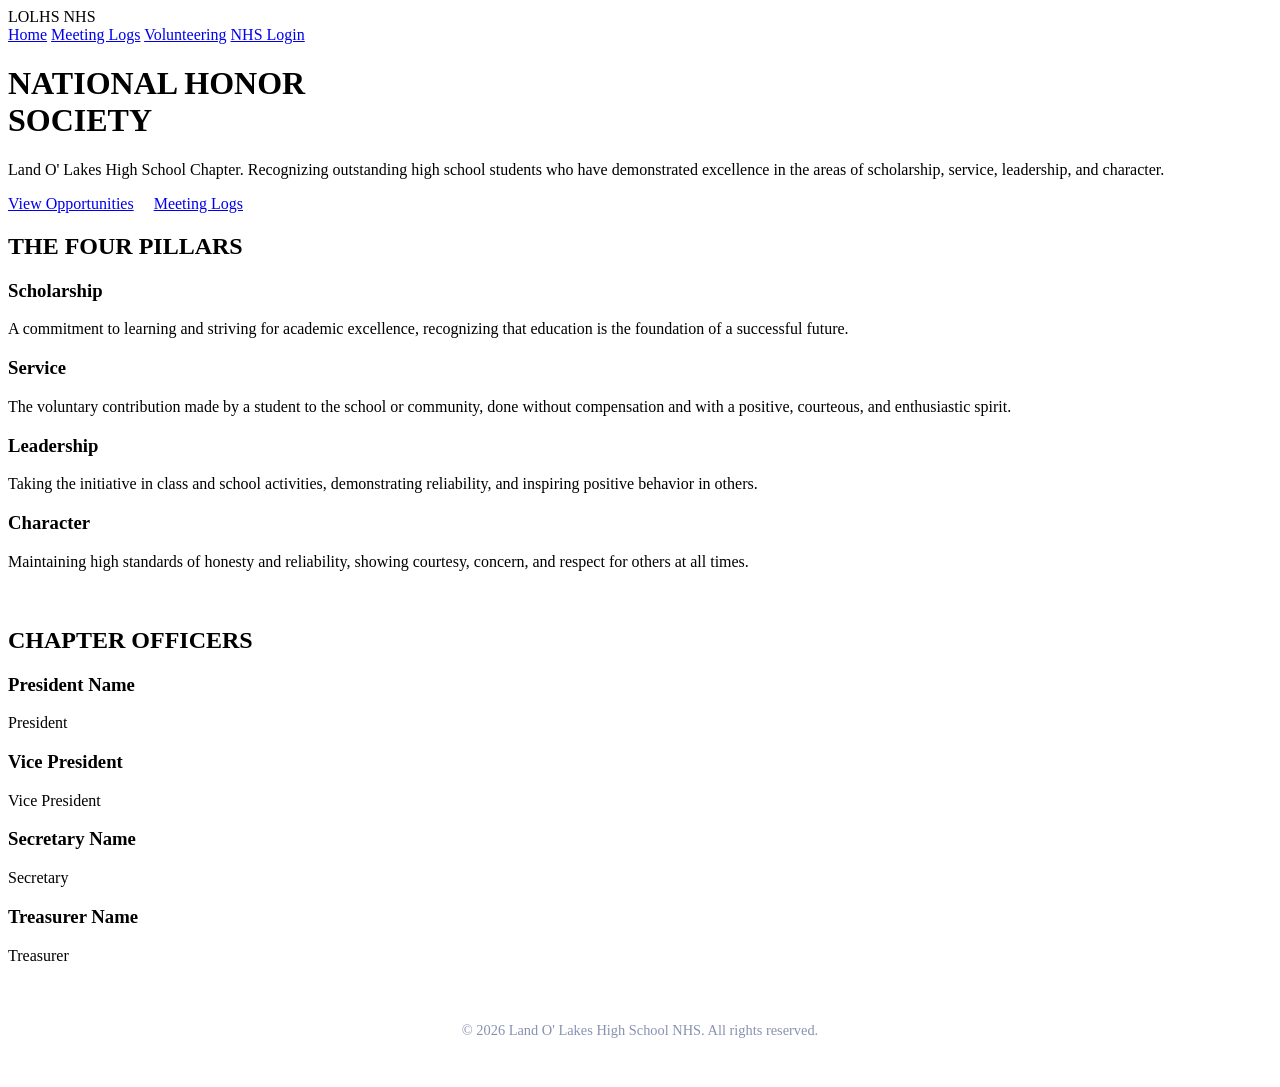
==== index.html @ 61b5558e "idk" ====
<!DOCTYPE html>
<html lang="en">
<head>
    <meta charset="UTF-8">
    <meta name="viewport" content="width=device-width, initial-scale=1.0">
    <title>LOLHS NHS | National Honor Society</title>
    <link rel="stylesheet" href="style.css">
</head>
<body>

    <nav class="prestige-nav">
        <div class="nav-logo">LOLHS NHS</div>
        <div class="nav-links">
            <a href="index.html">Home</a>
            <a href="meetings.html">Meeting Logs</a>
            <a href="events.html">Volunteering</a>
            <a href="https://www.nationalhonorsociety.org/login" target="_blank" class="btn-gold">NHS Login</a>
        </div>
    </nav>

    <header class="hero">
        <h1 class="fade-up">NATIONAL HONOR<br>SOCIETY</h1>
        <p class="fade-up" style="transition-delay: 0.1s;">Land O' Lakes High School Chapter. Recognizing outstanding high school students who have demonstrated excellence in the areas of scholarship, service, leadership, and character.</p>
        <div class="fade-up" style="transition-delay: 0.2s; display: flex; gap: 20px;">
            <a href="events.html" class="btn-gold">View Opportunities</a>
            <a href="meetings.html" class="btn-outline">Meeting Logs</a>
        </div>
    </header>

    <main class="section-wrapper">
        
        <h2 class="section-title fade-up">THE FOUR <span>PILLARS</span></h2>
        
        <div class="pillars-grid">
            <div class="pillar-card fade-up">
                <h3>Scholarship</h3>
                <p>A commitment to learning and striving for academic excellence, recognizing that education is the foundation of a successful future.</p>
            </div>
            <div class="pillar-card fade-up" style="transition-delay: 0.1s;">
                <h3>Service</h3>
                <p>The voluntary contribution made by a student to the school or community, done without compensation and with a positive, courteous, and enthusiastic spirit.</p>
            </div>
            <div class="pillar-card fade-up" style="transition-delay: 0.2s;">
                <h3>Leadership</h3>
                <p>Taking the initiative in class and school activities, demonstrating reliability, and inspiring positive behavior in others.</p>
            </div>
            <div class="pillar-card fade-up" style="transition-delay: 0.3s;">
                <h3>Character</h3>
                <p>Maintaining high standards of honesty and reliability, showing courtesy, concern, and respect for others at all times.</p>
            </div>
        </div>

    </main>

    <section class="section-wrapper" style="padding-top: 20px;">
        <h2 class="section-title fade-up">CHAPTER <span>OFFICERS</span></h2>
        <div class="officer-grid">
            <div class="officer-card fade-up">
                <div class="officer-img" style="background-image: url('https://i.postimg.cc/nhbRctHT/Chat-GPT-Image-Aug-3-2026-11-48-16-PM.png');"></div>
                <h3>President Name</h3>
                <p>President</p>
            </div>
            <div class="officer-card fade-up" style="transition-delay: 0.1s;">
                <div class="officer-img" style="background-image: url('https://i.postimg.cc/PJPdHzgS/32671979-28aa-4b53-8c43-91d3067b9c12.png');"></div>
                <h3>Vice President</h3>
                <p>Vice President</p>
            </div>
            <div class="officer-card fade-up" style="transition-delay: 0.2s;">
                <div class="officer-img" style="background-image: url('https://i.postimg.cc/9fb2qnV7/image.png');"></div>
                <h3>Secretary Name</h3>
                <p>Secretary</p>
            </div>
            <div class="officer-card fade-up" style="transition-delay: 0.3s;">
                <div class="officer-img" style="background-image: url('https://i.postimg.cc/wTdBd0tW/IMG-4688.jpg');"></div>
                <h3>Treasurer Name</h3>
                <p>Treasurer</p>
            </div>
        </div>
    </section>

    <footer style="text-align: center; padding: 40px; color: #8892b0; font-size: 0.9rem; border-top: 1px solid rgba(255,255,255,0.05);">
        &copy; 2026 Land O' Lakes High School NHS. All rights reserved.
    </footer>

    <script src="script.js"></script>
</body>
</html>
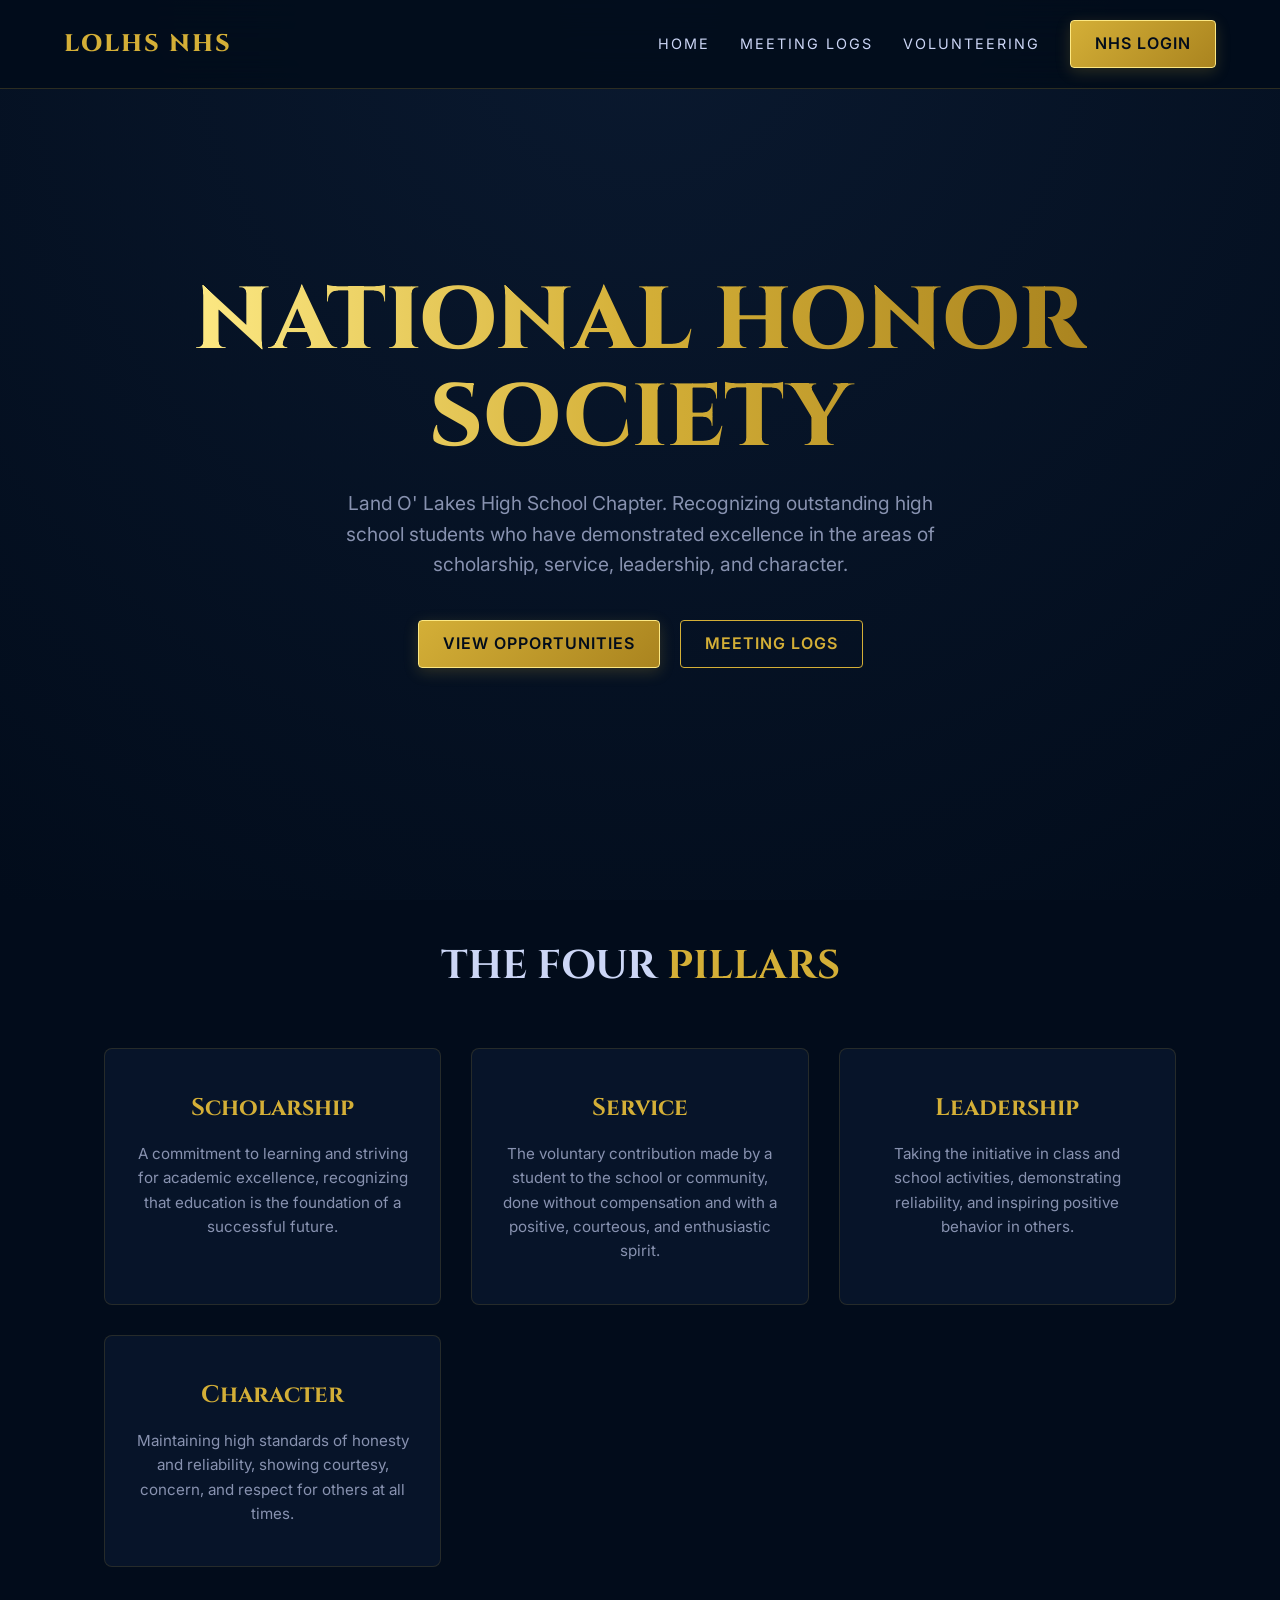
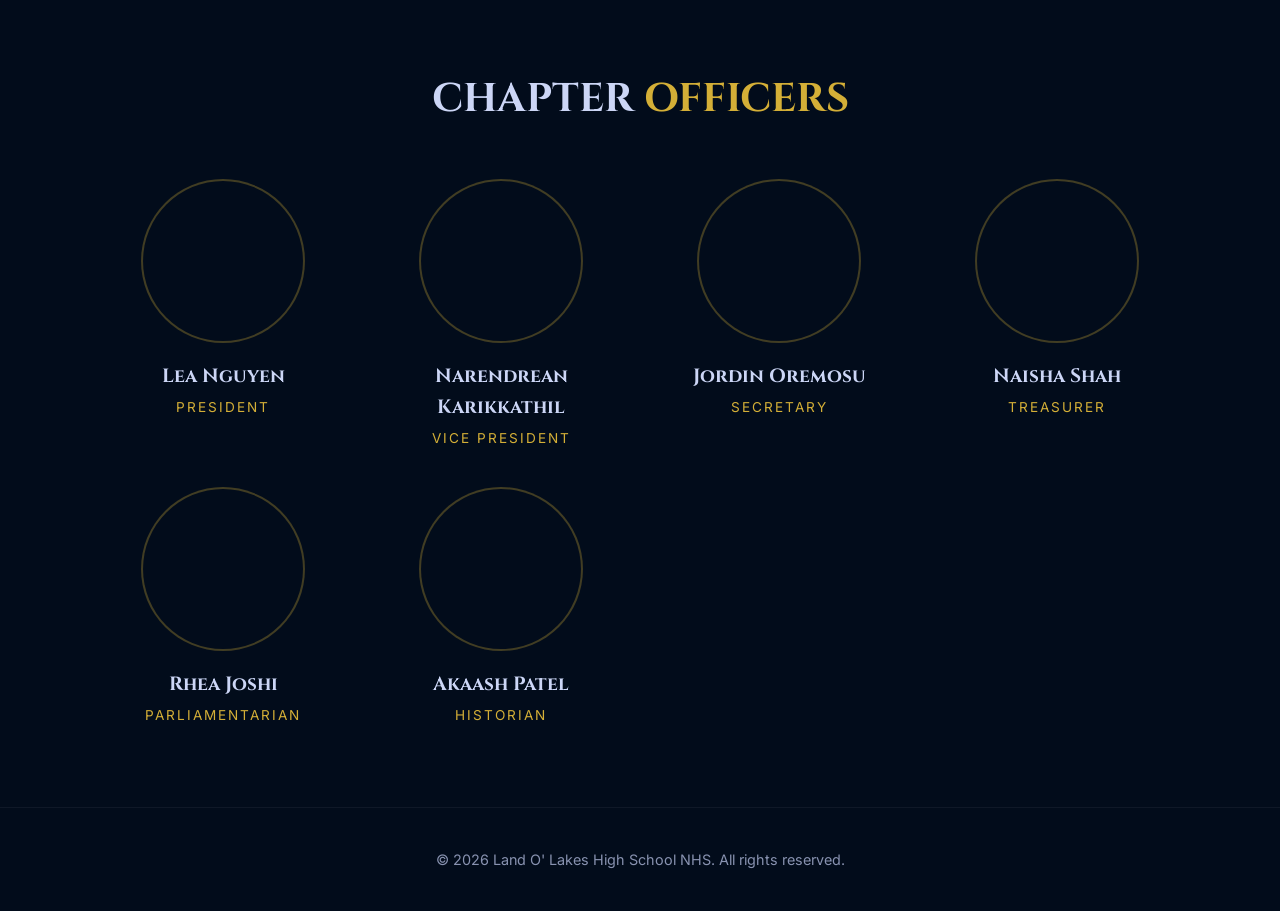
==== commit 0408c90b: "Update index.html" ====
--- a/index.html
+++ b/index.html
@@ -14,7 +14,7 @@
             <a href="index.html">Home</a>
             <a href="meetings.html">Meeting Logs</a>
             <a href="events.html">Volunteering</a>
-            <a href="https://www.nationalhonorsociety.org/login" target="_blank" class="btn-gold">NHS Login</a>
+            <a href="https://www.nationalhonorsociety.org/students/student-accounts/" target="_blank" class="btn-gold">NHS Login</a>
         </div>
     </nav>
 
@@ -57,23 +57,33 @@
         <div class="officer-grid">
             <div class="officer-card fade-up">
                 <div class="officer-img" style="background-image: url('https://i.postimg.cc/nhbRctHT/Chat-GPT-Image-Aug-3-2026-11-48-16-PM.png');"></div>
-                <h3>President Name</h3>
+                <h3>Lea Nguyen</h3>
                 <p>President</p>
             </div>
             <div class="officer-card fade-up" style="transition-delay: 0.1s;">
                 <div class="officer-img" style="background-image: url('https://i.postimg.cc/PJPdHzgS/32671979-28aa-4b53-8c43-91d3067b9c12.png');"></div>
-                <h3>Vice President</h3>
+                <h3>Narendrean Karikkathil</h3>
                 <p>Vice President</p>
             </div>
             <div class="officer-card fade-up" style="transition-delay: 0.2s;">
                 <div class="officer-img" style="background-image: url('https://i.postimg.cc/9fb2qnV7/image.png');"></div>
-                <h3>Secretary Name</h3>
+                <h3>Jordin Oremosu</h3>
                 <p>Secretary</p>
             </div>
             <div class="officer-card fade-up" style="transition-delay: 0.3s;">
                 <div class="officer-img" style="background-image: url('https://i.postimg.cc/wTdBd0tW/IMG-4688.jpg');"></div>
-                <h3>Treasurer Name</h3>
+                <h3>Naisha Shah</h3>
                 <p>Treasurer</p>
+            </div>
+            <div class="officer-card fade-up" style="transition-delay: 0.3s;">
+                <div class="officer-img" style="background-image: url('https://i.postimg.cc/wTdBd0tW/IMG-4688.jpg');"></div>
+                <h3>Rhea Joshi</h3>
+                <p>Parliamentarian</p>
+            </div>
+            <div class="officer-card fade-up" style="transition-delay: 0.3s;">
+                <div class="officer-img" style="background-image: url('https://i.postimg.cc/wTdBd0tW/IMG-4688.jpg');"></div>
+                <h3>Akaash Patel</h3>
+                <p>Historian</p>
             </div>
         </div>
     </section>
--- a/style.css
+++ b/style.css
@@ -0,0 +1,136 @@
+@import url('https://fonts.googleapis.com/css2?family=Cinzel:wght@400;600;800&family=Inter:wght@300;400;600&display=swap');
+
+* { margin: 0; padding: 0; box-sizing: border-box; }
+
+body {
+    background-color: #020c1b; /* Ultra-deep Navy */
+    color: #e6f1ff;
+    font-family: 'Inter', sans-serif;
+    line-height: 1.6;
+    overflow-x: hidden;
+    background-image: radial-gradient(circle at 50% 0%, #0a192f 0%, #020c1b 100%);
+    background-attachment: fixed;
+}
+
+/* --- ELEGANT NAV --- */
+.prestige-nav {
+    position: sticky; top: 0; width: 100%;
+    background: rgba(2, 12, 27, 0.85);
+    backdrop-filter: blur(20px); -webkit-backdrop-filter: blur(20px);
+    border-bottom: 1px solid rgba(212, 175, 55, 0.2);
+    display: flex; justify-content: space-between; align-items: center;
+    padding: 20px 5%; z-index: 1000;
+}
+.nav-logo { font-family: 'Cinzel', serif; font-weight: 800; font-size: 1.5rem; color: #d4af37; letter-spacing: 2px; }
+.nav-links { display: flex; gap: 30px; align-items: center; }
+.nav-links a:not(.btn-gold) { 
+    color: #ccd6f6; text-decoration: none; font-size: 0.9rem; 
+    text-transform: uppercase; letter-spacing: 2px; transition: 0.3s; 
+}
+.nav-links a:not(.btn-gold):hover { color: #d4af37; }
+
+/* --- GOLD BUTTONS --- */
+.btn-gold {
+    background: linear-gradient(135deg, #d4af37 0%, #aa841f 100%);
+    color: #020c1b !important; padding: 10px 24px; border-radius: 4px;
+    font-weight: 600; text-decoration: none; transition: 0.3s;
+    text-transform: uppercase; letter-spacing: 1px;
+    border: 1px solid #fce883; box-shadow: 0 4px 15px rgba(212, 175, 55, 0.2);
+}
+.btn-gold:hover { transform: translateY(-2px); box-shadow: 0 8px 25px rgba(212, 175, 55, 0.4); }
+
+.btn-outline {
+    background: transparent; color: #d4af37; border: 1px solid #d4af37;
+    padding: 10px 24px; border-radius: 4px; font-weight: 600; text-decoration: none;
+    text-transform: uppercase; letter-spacing: 1px; transition: 0.3s;
+}
+.btn-outline:hover { background: rgba(212, 175, 55, 0.1); }
+
+/* --- HERO SECTION --- */
+.hero {
+    min-height: 85vh; display: flex; flex-direction: column; justify-content: center; align-items: center;
+    text-align: center; padding: 0 20px;
+}
+.hero h1 {
+    font-family: 'Cinzel', serif; font-size: clamp(3rem, 7vw, 5.5rem);
+    font-weight: 800; line-height: 1.1; margin-bottom: 20px;
+    background: linear-gradient(to right, #fce883, #d4af37, #aa841f);
+    -webkit-background-clip: text; -webkit-text-fill-color: transparent;
+}
+.hero p { font-size: 1.2rem; color: #8892b0; max-width: 600px; margin-bottom: 40px; }
+
+/* --- THE 4 PILLARS (MASONRY GRID) --- */
+.section-wrapper { max-width: 1200px; margin: 0 auto; padding: 80px 5%; }
+.section-title {
+    font-family: 'Cinzel', serif; font-size: 2.5rem; color: #ccd6f6;
+    text-align: center; margin-bottom: 50px;
+}
+.section-title span { color: #d4af37; }
+
+.pillars-grid { display: grid; grid-template-columns: repeat(auto-fit, minmax(250px, 1fr)); gap: 30px; }
+.pillar-card {
+    background: rgba(10, 25, 47, 0.7); border: 1px solid rgba(212, 175, 55, 0.15);
+    border-radius: 8px; padding: 40px 30px; text-align: center;
+    transition: 0.4s ease; position: relative; overflow: hidden;
+}
+.pillar-card::before {
+    content: ''; position: absolute; top: 0; left: 0; width: 100%; height: 2px;
+    background: linear-gradient(90deg, transparent, #d4af37, transparent); transform: scaleX(0); transition: 0.4s;
+}
+.pillar-card:hover { transform: translateY(-10px); background: rgba(10, 25, 47, 0.9); border-color: rgba(212, 175, 55, 0.4); box-shadow: 0 20px 40px rgba(0,0,0,0.5); }
+.pillar-card:hover::before { transform: scaleX(1); }
+.pillar-card h3 { font-family: 'Cinzel', serif; font-size: 1.5rem; color: #d4af37; margin-bottom: 15px; }
+.pillar-card p { color: #8892b0; font-size: 0.95rem; }
+
+/* --- OFFICER SECTION --- */
+.officer-grid { display: grid; grid-template-columns: repeat(auto-fit, minmax(200px, 1fr)); gap: 40px; }
+.officer-card { text-align: center; }
+.officer-img {
+    width: 160px; height: 160px; margin: 0 auto 20px auto; border-radius: 50%;
+    background-size: cover; background-position: center;
+    border: 3px solid transparent; box-shadow: 0 0 0 2px rgba(212, 175, 55, 0.3);
+    transition: 0.3s;
+}
+.officer-card:hover .officer-img { border-color: #d4af37; transform: scale(1.05); box-shadow: 0 10px 25px rgba(212, 175, 55, 0.2); }
+.officer-card h3 { font-family: 'Cinzel', serif; color: #ccd6f6; font-size: 1.2rem; margin-bottom: 5px; }
+.officer-card p { color: #d4af37; font-size: 0.85rem; text-transform: uppercase; letter-spacing: 2px; }
+
+/* --- MEETINGS & LOGS (TABS) --- */
+.log-card {
+    background: rgba(10, 25, 47, 0.5); border-left: 4px solid #d4af37;
+    padding: 40px; margin-bottom: 40px; border-radius: 0 8px 8px 0;
+}
+.log-card h3 { font-family: 'Cinzel', serif; font-size: 2rem; color: #e6f1ff; margin-bottom: 10px; }
+.log-card .date { color: #d4af37; font-weight: 600; text-transform: uppercase; letter-spacing: 2px; margin-bottom: 20px; display: block; font-size: 0.85rem; }
+.embed-container { position: relative; width: 100%; padding-bottom: 56.25%; height: 0; overflow: hidden; border-radius: 8px; margin-top: 25px; border: 1px solid rgba(255,255,255,0.1); }
+.embed-container iframe { position: absolute; top: 0; left: 0; width: 100%; height: 100%; border: none; }
+
+/* --- VOLUNTEERING EVENTS --- */
+.event-list { display: flex; flex-direction: column; gap: 20px; }
+.event-row {
+    display: flex; justify-content: space-between; align-items: center;
+    background: rgba(10, 25, 47, 0.4); padding: 25px 30px; border-radius: 8px;
+    border: 1px solid rgba(255,255,255,0.05); transition: 0.3s;
+}
+.event-row:hover { background: rgba(10, 25, 47, 0.8); border-color: rgba(212, 175, 55, 0.3); transform: translateX(10px); }
+.event-info h4 { font-family: 'Cinzel', serif; font-size: 1.4rem; color: #ccd6f6; }
+.event-info p { color: #8892b0; margin-top: 5px; }
+.event-hours { font-size: 1.2rem; color: #d4af37; font-weight: 600; font-family: 'Cinzel', serif; }
+
+/* --- ANIMATIONS --- */
+.fade-up { opacity: 0; transform: translateY(30px); transition: 0.8s cubic-bezier(0.2, 0.8, 0.2, 1); }
+.fade-up.active { opacity: 1; transform: translateY(0); }
+
+/* --- MOBILE --- */
+@media (max-width: 800px) {
+    .prestige-nav { flex-direction: column; padding: 15px 10px 10px 10px; gap: 15px; }
+    .nav-links { 
+        width: 100%; overflow-x: auto; padding-bottom: 5px; gap: 20px; 
+        -ms-overflow-style: none; scrollbar-width: none; 
+    }
+    .nav-links::-webkit-scrollbar { display: none; }
+    .nav-links a:not(.btn-gold) { white-space: nowrap; font-size: 0.8rem; }
+    .btn-gold { white-space: nowrap; padding: 8px 16px; font-size: 0.8rem; }
+    .event-row { flex-direction: column; align-items: flex-start; gap: 15px; }
+    .log-card { padding: 25px; }
+}
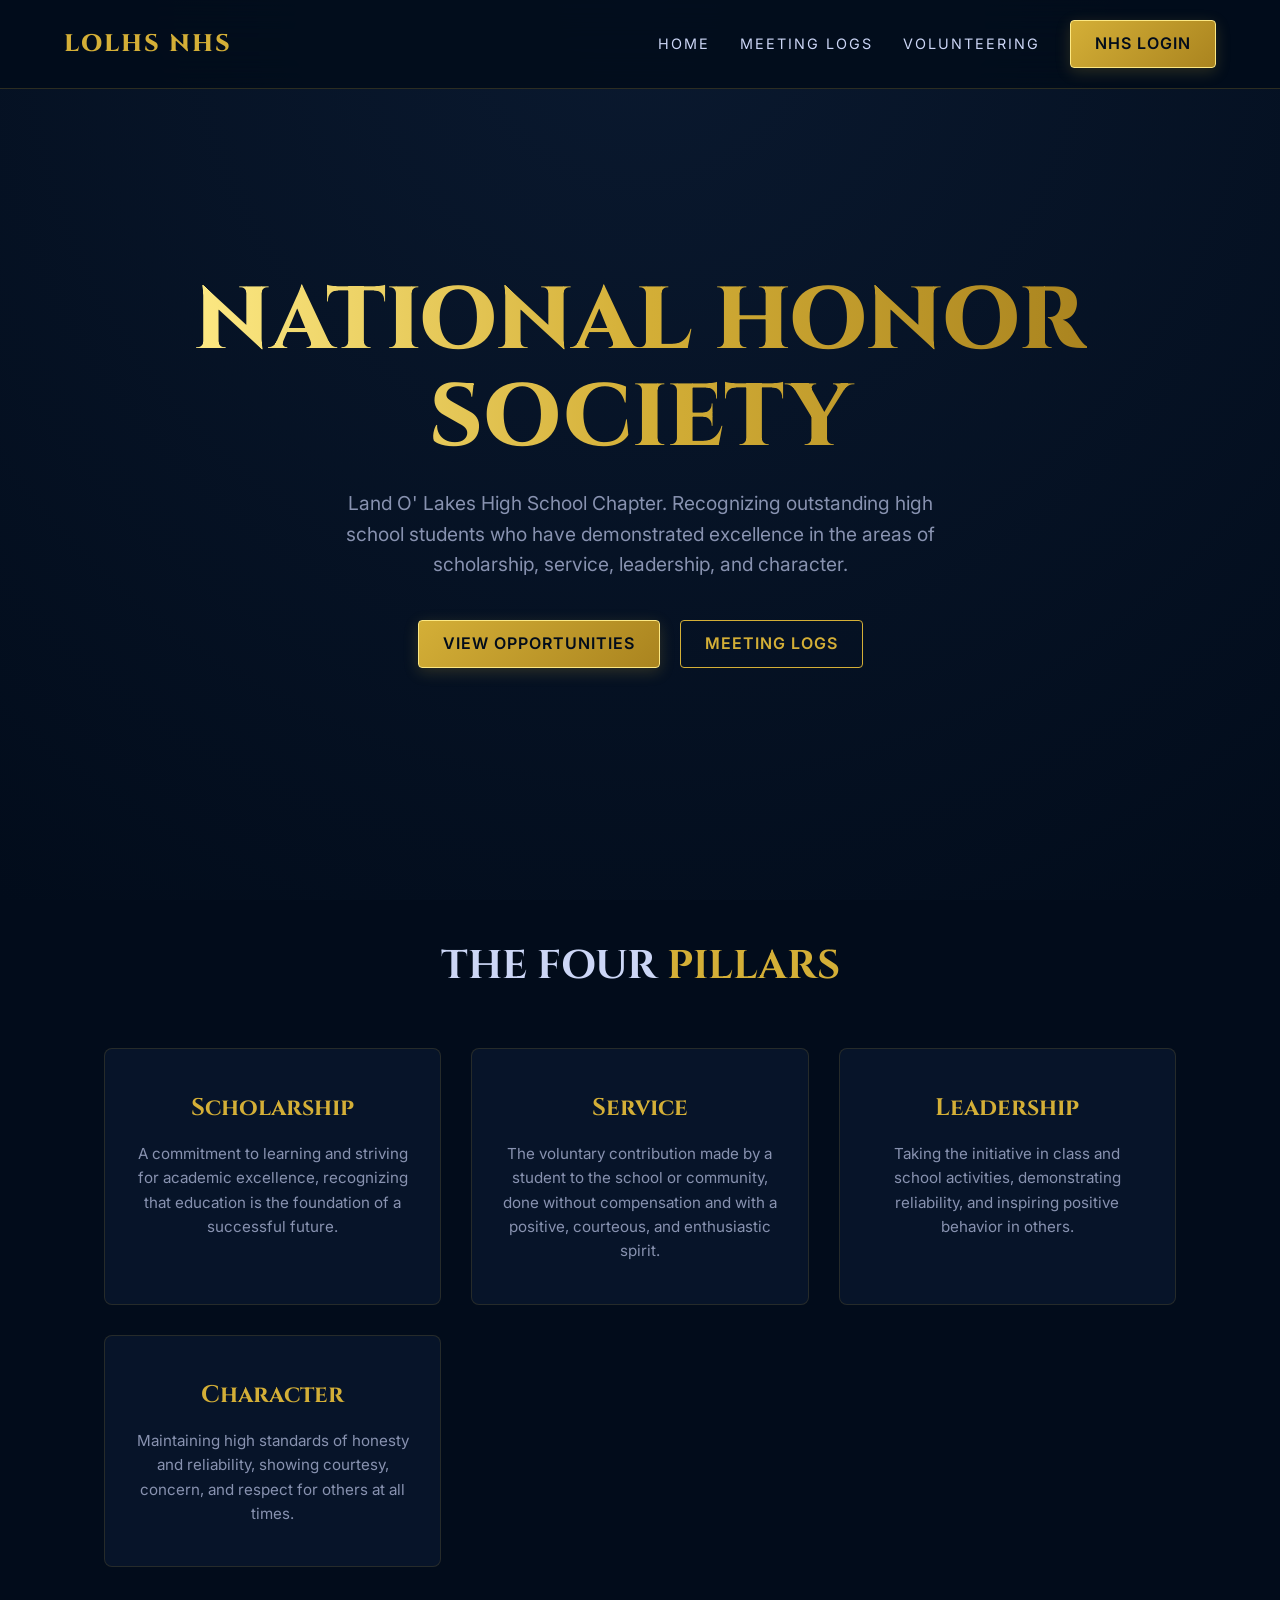
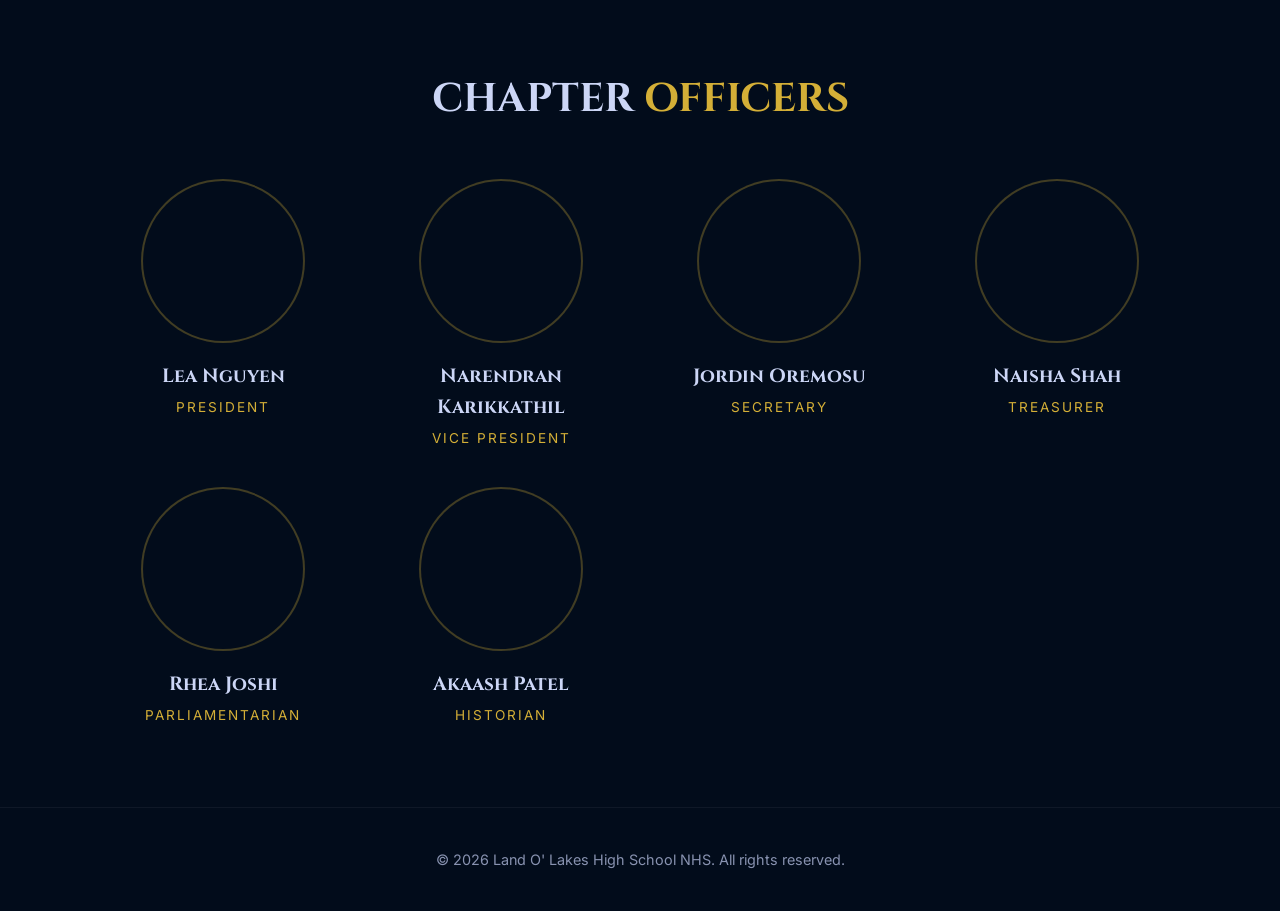
==== commit 05706e49: "fav" ====
--- a/index.html
+++ b/index.html
@@ -1,6 +1,7 @@
 <!DOCTYPE html>
 <html lang="en">
 <head>
+    <link rel="icon" type="image/png" href="favicon.png">
     <meta charset="UTF-8">
     <meta name="viewport" content="width=device-width, initial-scale=1.0">
     <title>LOLHS NHS | National Honor Society</title>
@@ -62,7 +63,7 @@
             </div>
             <div class="officer-card fade-up" style="transition-delay: 0.1s;">
                 <div class="officer-img" style="background-image: url('https://i.postimg.cc/PJPdHzgS/32671979-28aa-4b53-8c43-91d3067b9c12.png');"></div>
-                <h3>Narendrean Karikkathil</h3>
+                <h3>Narendran Karikkathil</h3>
                 <p>Vice President</p>
             </div>
             <div class="officer-card fade-up" style="transition-delay: 0.2s;">
